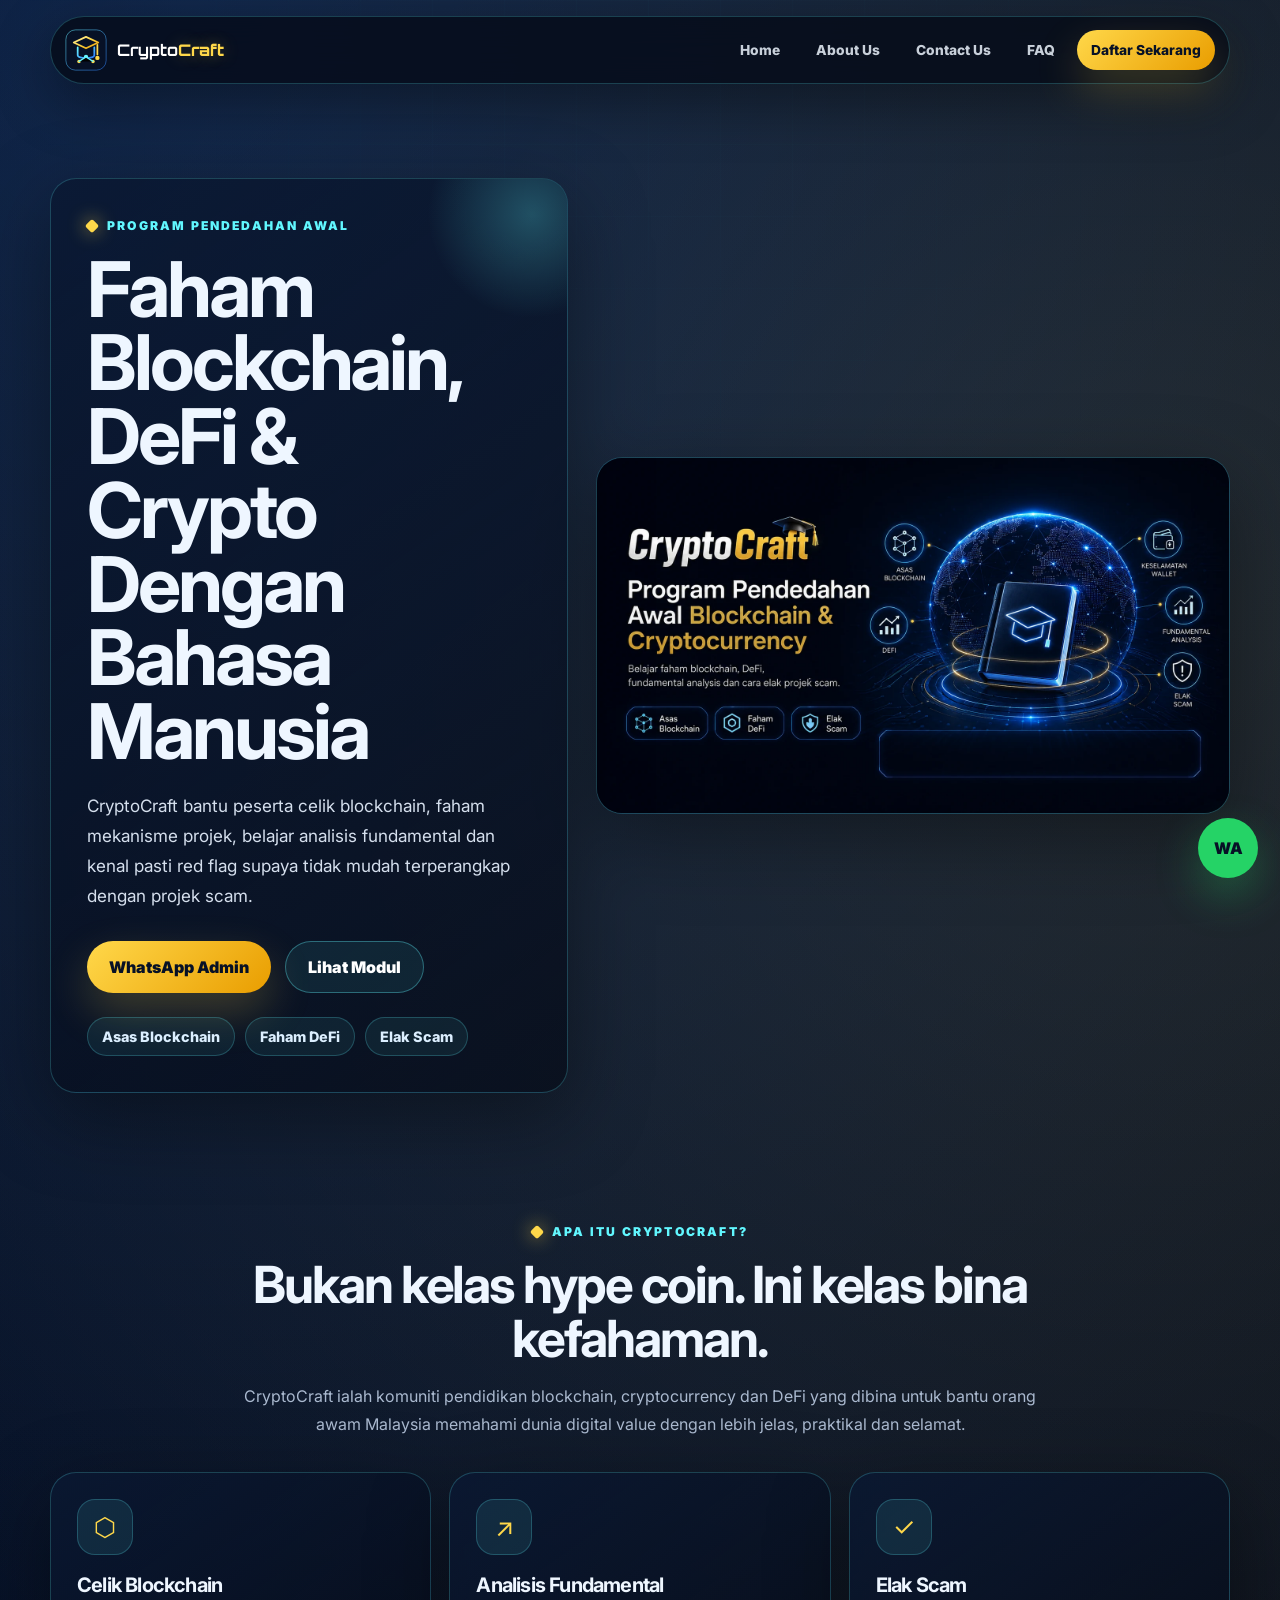
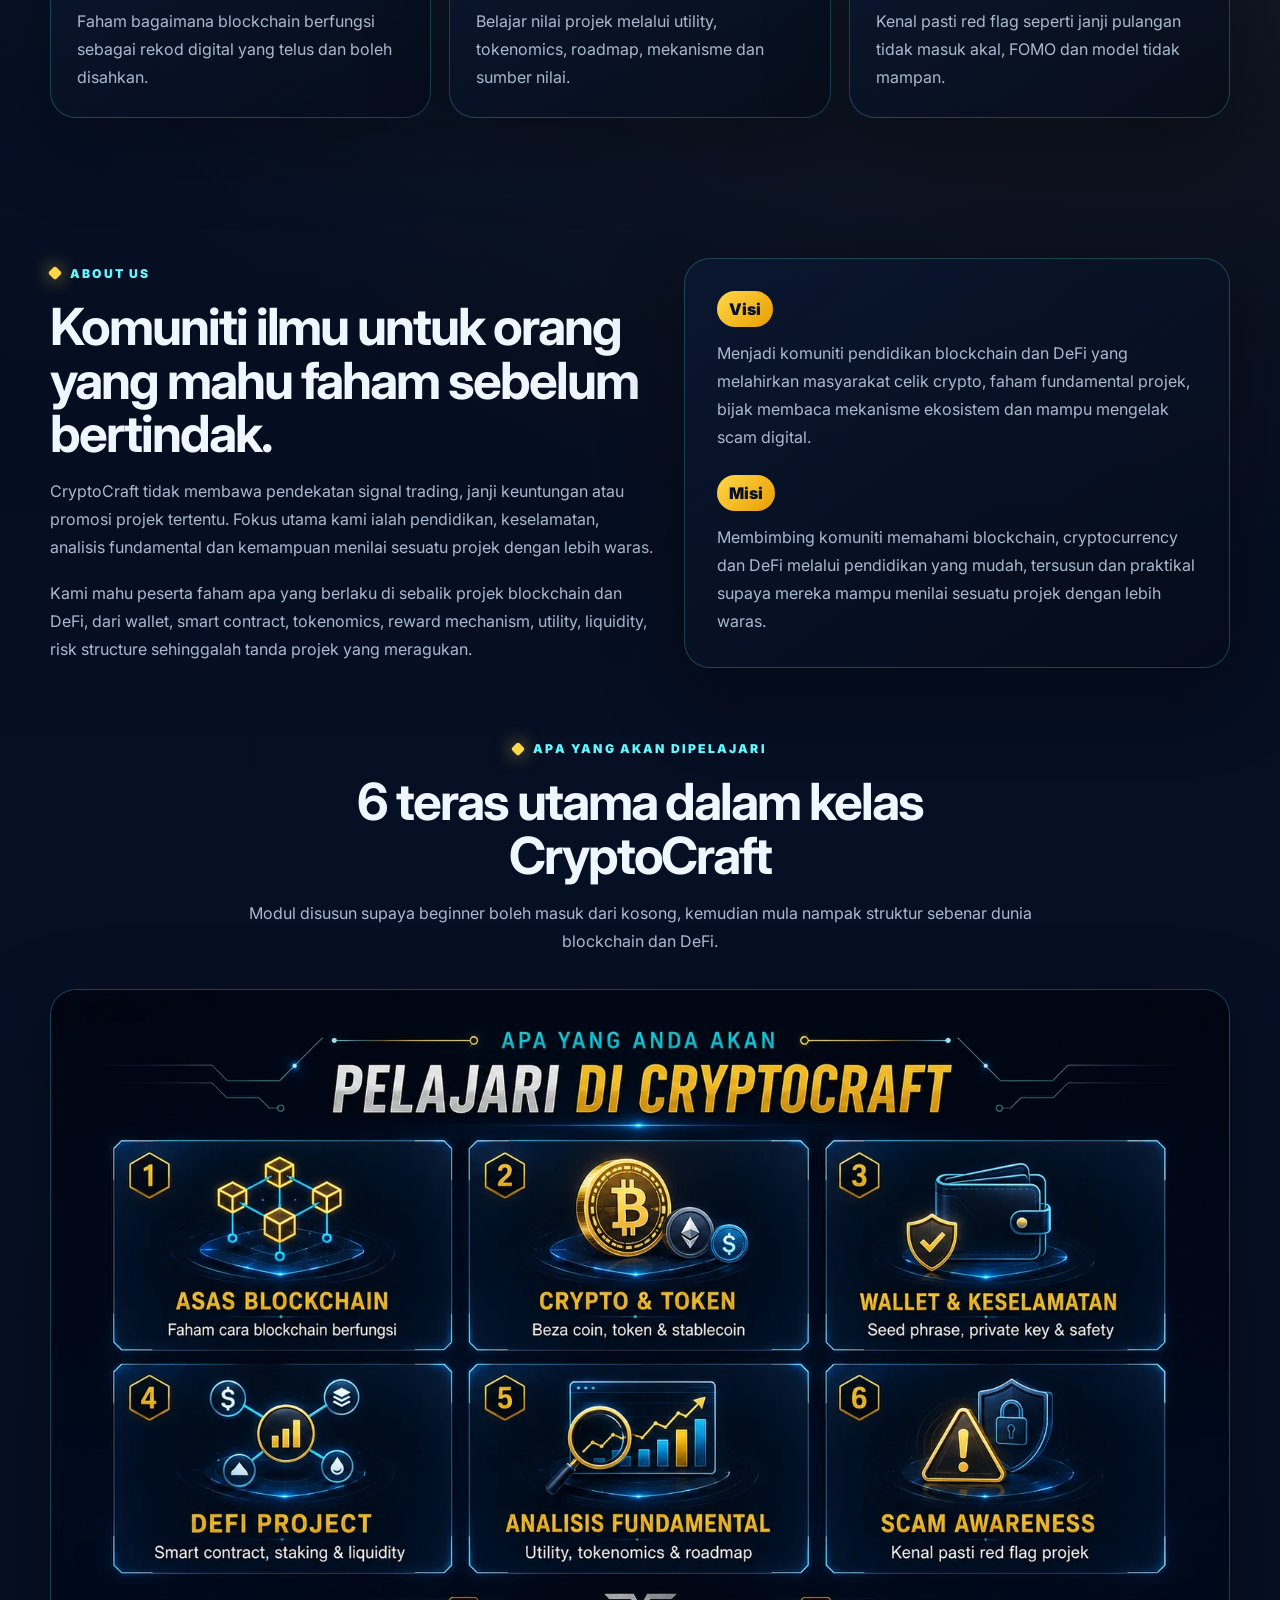
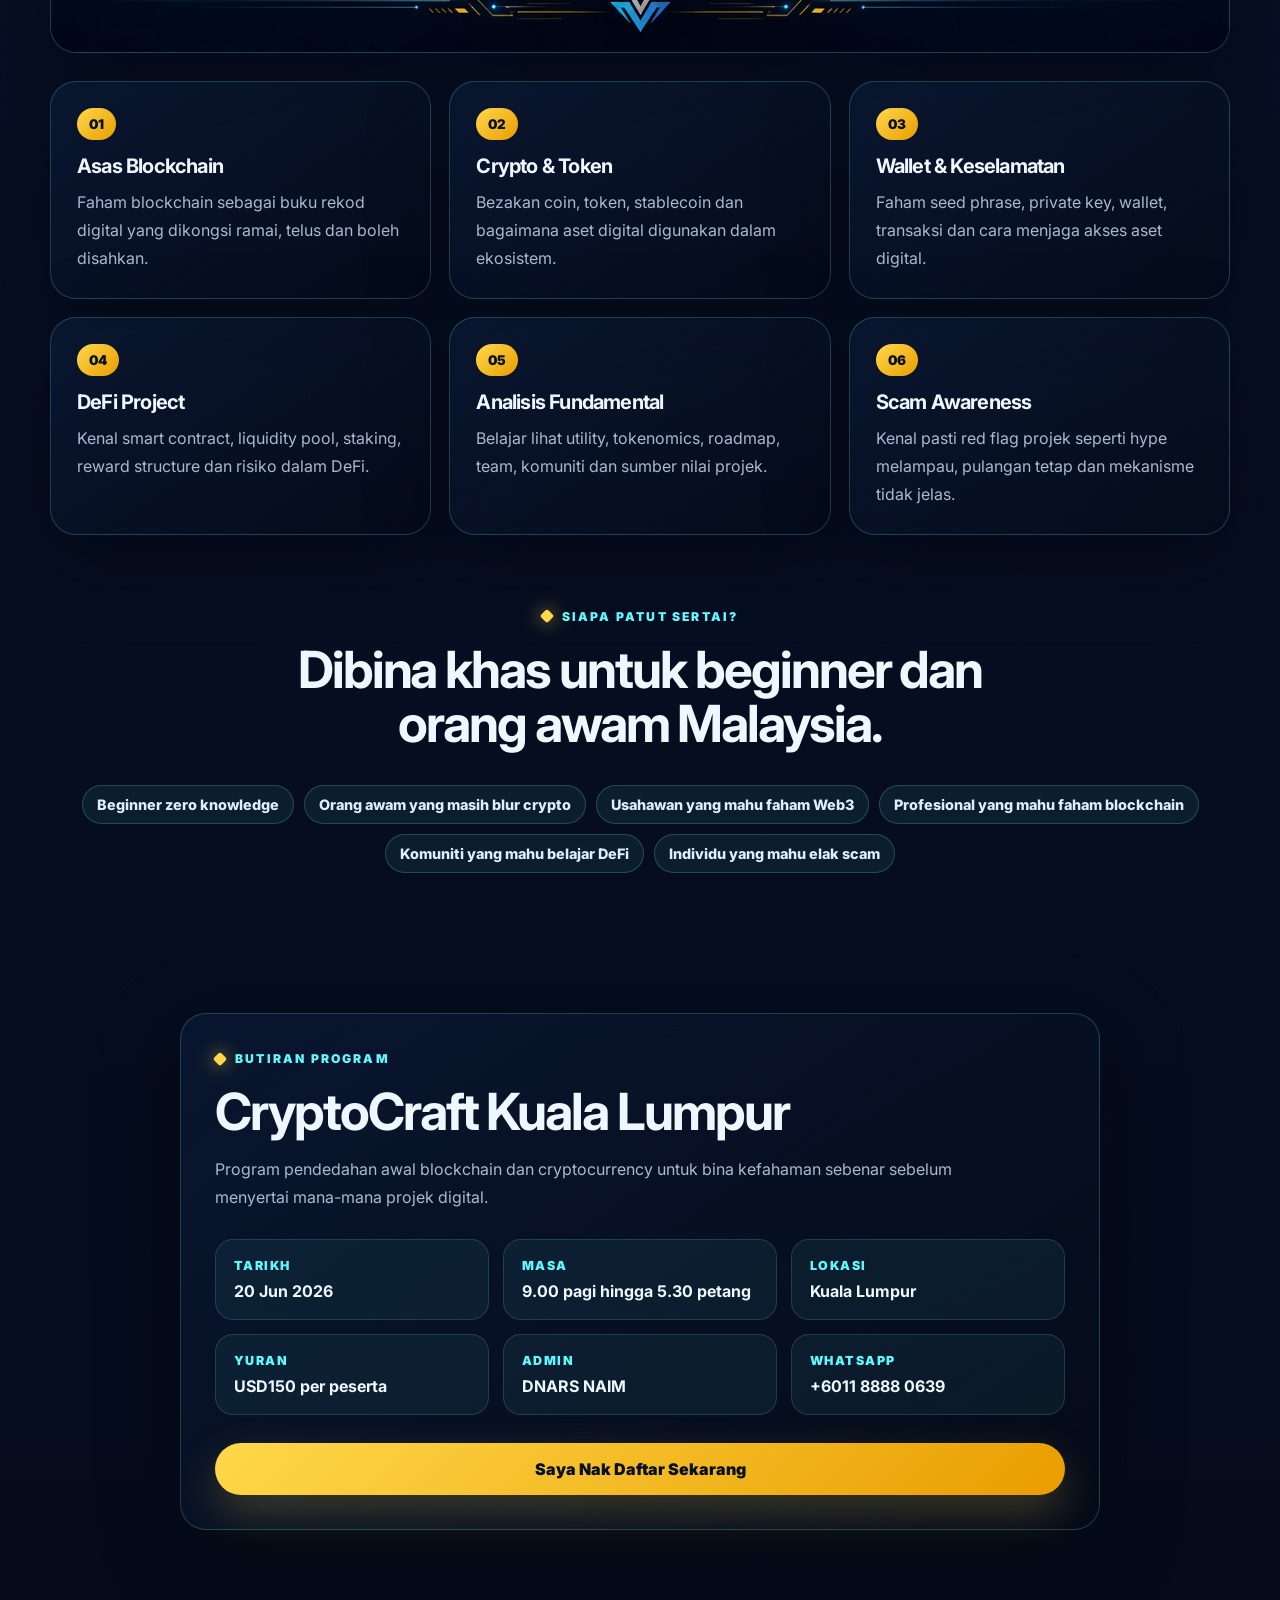
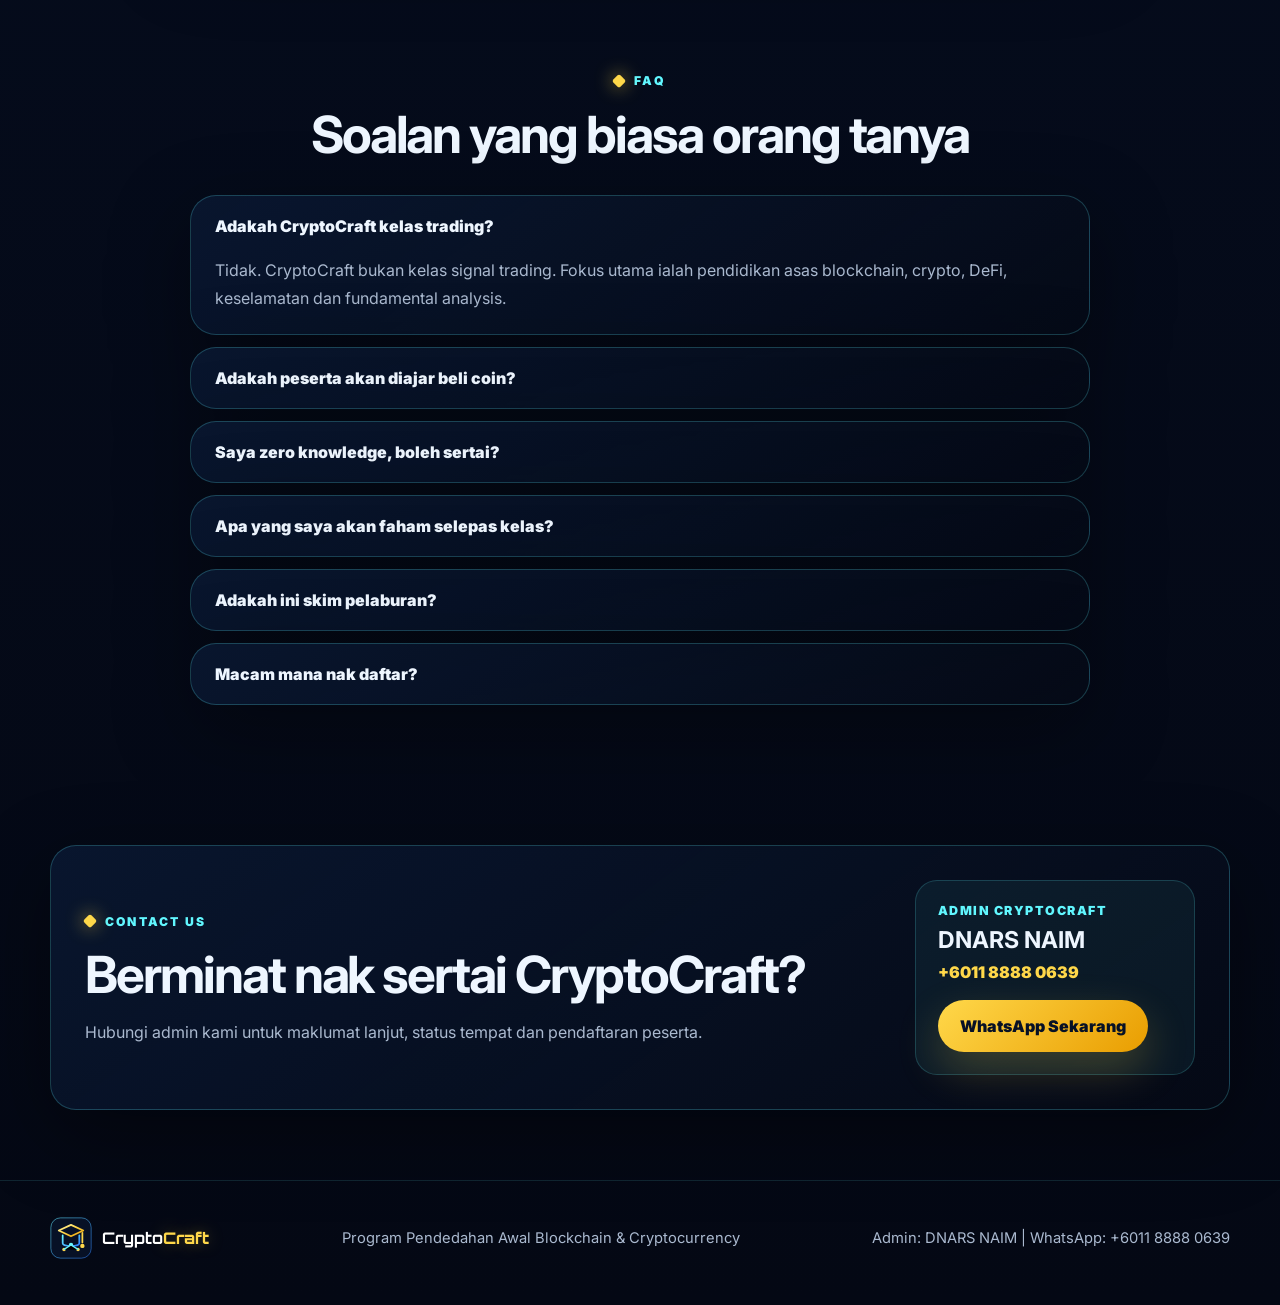
==== index.html @ af345582 "Add files via upload" ====
<!DOCTYPE html>
<html lang="ms">
<head>
  <meta charset="UTF-8" />
  <meta name="viewport" content="width=device-width, initial-scale=1.0" />
  <title>CryptoCraft | Program Pendedahan Awal Blockchain & Cryptocurrency</title>
  <meta name="description" content="CryptoCraft bantu peserta faham blockchain, DeFi, fundamental analysis, mekanisme projek dan cara elak projek scam." />
  <meta name="theme-color" content="#071126" />
  <meta property="og:title" content="CryptoCraft | Faham Blockchain & Cryptocurrency" />
  <meta property="og:description" content="Belajar faham blockchain, DeFi, fundamental analysis dan cara elak projek scam dengan bahasa manusia." />
  <meta property="og:type" content="website" />
  <meta property="og:image" content="assets/hero-cryptocraft.png" />
  <link rel="preconnect" href="https://fonts.googleapis.com" />
  <link rel="preconnect" href="https://fonts.gstatic.com" crossorigin />
  <link href="https://fonts.googleapis.com/css2?family=Inter:wght@400;500;600;700;800;900&family=Orbitron:wght@600;700;800&display=swap" rel="stylesheet" />
  <link rel="icon" href="assets/cryptocraft-mark.svg" type="image/svg+xml" />
  <link rel="stylesheet" href="style.css" />
</head>
<body>
  <header class="site-header" id="home">
    <nav class="navbar">
      <a class="brand" href="#home" aria-label="CryptoCraft home"><img src="assets/cryptocraft-mark.svg" alt=""/><span><b>Crypto</b><em>Craft</em></span></a>
      <button class="menu-btn" type="button" aria-label="Buka menu" aria-expanded="false"><span></span><span></span><span></span></button>
      <div class="nav-links">
        <a href="#home">Home</a><a href="#about">About Us</a><a href="#contact">Contact Us</a><a href="#faq">FAQ</a>
        <a class="nav-cta" href="https://wa.me/601188880639?text=Saya%20berminat%20nak%20sertai%20kelas%20CryptoCraft.%20Boleh%20bagi%20maklumat%20lanjut%3F" target="_blank" rel="noopener">Daftar Sekarang</a>
      </div>
    </nav>
  </header>

  <main>
    <section class="hero container">
      <div class="hero-copy reveal">
        <p class="eyebrow">Program Pendedahan Awal</p>
        <h1>Faham Blockchain, DeFi & Crypto Dengan Bahasa Manusia</h1>
        <p class="lead">CryptoCraft bantu peserta celik blockchain, faham mekanisme projek, belajar analisis fundamental dan kenal pasti red flag supaya tidak mudah terperangkap dengan projek scam.</p>
        <div class="actions"><a class="btn primary" href="https://wa.me/601188880639?text=Saya%20berminat%20nak%20sertai%20kelas%20CryptoCraft.%20Boleh%20bagi%20maklumat%20lanjut%3F" target="_blank" rel="noopener">WhatsApp Admin</a><a class="btn ghost" href="#learn">Lihat Modul</a></div>
        <div class="chips"><span>Asas Blockchain</span><span>Faham DeFi</span><span>Elak Scam</span></div>
      </div>
      <div class="hero-art reveal delay"><picture><source srcset="assets/hero-cryptocraft.webp" type="image/webp"><img src="assets/hero-cryptocraft.png" alt="Visual CryptoCraft bertema blockchain, DeFi, wallet security dan fundamental analysis"></picture></div>
    </section>

    <section class="container intro reveal">
      <div class="section-title"><p class="eyebrow">Apa Itu CryptoCraft?</p><h2>Bukan kelas hype coin. Ini kelas bina kefahaman.</h2><p>CryptoCraft ialah komuniti pendidikan blockchain, cryptocurrency dan DeFi yang dibina untuk bantu orang awam Malaysia memahami dunia digital value dengan lebih jelas, praktikal dan selamat.</p></div>
      <div class="cards three">
        <article><i>⬡</i><h3>Celik Blockchain</h3><p>Faham bagaimana blockchain berfungsi sebagai rekod digital yang telus dan boleh disahkan.</p></article>
        <article><i>↗</i><h3>Analisis Fundamental</h3><p>Belajar nilai projek melalui utility, tokenomics, roadmap, mekanisme dan sumber nilai.</p></article>
        <article><i>✓</i><h3>Elak Scam</h3><p>Kenal pasti red flag seperti janji pulangan tidak masuk akal, FOMO dan model tidak mampan.</p></article>
      </div>
    </section>

    <section class="container about" id="about">
      <div class="about-copy reveal"><p class="eyebrow">About Us</p><h2>Komuniti ilmu untuk orang yang mahu faham sebelum bertindak.</h2><p>CryptoCraft tidak membawa pendekatan signal trading, janji keuntungan atau promosi projek tertentu. Fokus utama kami ialah pendidikan, keselamatan, analisis fundamental dan kemampuan menilai sesuatu projek dengan lebih waras.</p><p>Kami mahu peserta faham apa yang berlaku di sebalik projek blockchain dan DeFi, dari wallet, smart contract, tokenomics, reward mechanism, utility, liquidity, risk structure sehinggalah tanda projek yang meragukan.</p></div>
      <div class="mission reveal delay"><span>Visi</span><p>Menjadi komuniti pendidikan blockchain dan DeFi yang melahirkan masyarakat celik crypto, faham fundamental projek, bijak membaca mekanisme ekosistem dan mampu mengelak scam digital.</p><span>Misi</span><p>Membimbing komuniti memahami blockchain, cryptocurrency dan DeFi melalui pendidikan yang mudah, tersusun dan praktikal supaya mereka mampu menilai sesuatu projek dengan lebih waras.</p></div>
    </section>

    <section class="container" id="learn">
      <div class="section-title reveal"><p class="eyebrow">Apa Yang Akan Dipelajari</p><h2>6 teras utama dalam kelas CryptoCraft</h2><p>Modul disusun supaya beginner boleh masuk dari kosong, kemudian mula nampak struktur sebenar dunia blockchain dan DeFi.</p></div>
      <div class="learning-img reveal"><picture><source srcset="assets/learning-cryptocraft.webp" type="image/webp"><img src="assets/learning-cryptocraft.png" alt="Infografik enam modul CryptoCraft"></picture></div>
      <div class="cards modules reveal">
        <article><small>01</small><h3>Asas Blockchain</h3><p>Faham blockchain sebagai buku rekod digital yang dikongsi ramai, telus dan boleh disahkan.</p></article>
        <article><small>02</small><h3>Crypto & Token</h3><p>Bezakan coin, token, stablecoin dan bagaimana aset digital digunakan dalam ekosistem.</p></article>
        <article><small>03</small><h3>Wallet & Keselamatan</h3><p>Faham seed phrase, private key, wallet, transaksi dan cara menjaga akses aset digital.</p></article>
        <article><small>04</small><h3>DeFi Project</h3><p>Kenal smart contract, liquidity pool, staking, reward structure dan risiko dalam DeFi.</p></article>
        <article><small>05</small><h3>Analisis Fundamental</h3><p>Belajar lihat utility, tokenomics, roadmap, team, komuniti dan sumber nilai projek.</p></article>
        <article><small>06</small><h3>Scam Awareness</h3><p>Kenal pasti red flag projek seperti hype melampau, pulangan tetap dan mekanisme tidak jelas.</p></article>
      </div>
    </section>

    <section class="container audience reveal"><div class="section-title"><p class="eyebrow">Siapa Patut Sertai?</p><h2>Dibina khas untuk beginner dan orang awam Malaysia.</h2></div><div class="pill-grid"><span>Beginner zero knowledge</span><span>Orang awam yang masih blur crypto</span><span>Usahawan yang mahu faham Web3</span><span>Profesional yang mahu faham blockchain</span><span>Komuniti yang mahu belajar DeFi</span><span>Individu yang mahu elak scam</span></div></section>

    <section class="container details reveal"><div class="details-card"><p class="eyebrow">Butiran Program</p><h2>CryptoCraft Kuala Lumpur</h2><p>Program pendedahan awal blockchain dan cryptocurrency untuk bina kefahaman sebenar sebelum menyertai mana-mana projek digital.</p><div class="detail-grid"><div><span>Tarikh</span><b>20 Jun 2026</b></div><div><span>Masa</span><b>9.00 pagi hingga 5.30 petang</b></div><div><span>Lokasi</span><b>Kuala Lumpur</b></div><div><span>Yuran</span><b>USD150 per peserta</b></div><div><span>Admin</span><b>DNARS NAIM</b></div><div><span>WhatsApp</span><b>+6011 8888 0639</b></div></div><a class="btn primary full" href="https://wa.me/601188880639?text=Saya%20berminat%20nak%20sertai%20kelas%20CryptoCraft.%20Boleh%20bagi%20maklumat%20lanjut%3F" target="_blank" rel="noopener">Saya Nak Daftar Sekarang</a></div></section>

    <section class="container faq" id="faq"><div class="section-title reveal"><p class="eyebrow">FAQ</p><h2>Soalan yang biasa orang tanya</h2></div><div class="faq-list reveal"><details open><summary>Adakah CryptoCraft kelas trading?</summary><p>Tidak. CryptoCraft bukan kelas signal trading. Fokus utama ialah pendidikan asas blockchain, crypto, DeFi, keselamatan dan fundamental analysis.</p></details><details><summary>Adakah peserta akan diajar beli coin?</summary><p>Fokus utama bukan beli coin. Kelas ini membantu peserta faham asas, analisis dan risiko sebelum membuat apa-apa keputusan berkaitan crypto.</p></details><details><summary>Saya zero knowledge, boleh sertai?</summary><p>Ya. Kelas ini memang sesuai untuk beginner dan orang awam yang mahu faham dunia crypto dengan bahasa mudah.</p></details><details><summary>Apa yang saya akan faham selepas kelas?</summary><p>Peserta akan lebih faham blockchain, crypto, wallet, DeFi, tokenomics, fundamental analysis dan cara mengenal tanda projek scam.</p></details><details><summary>Adakah ini skim pelaburan?</summary><p>Tidak. CryptoCraft ialah program pendidikan dan pendedahan awal, bukan skim pelaburan atau projek menjana pulangan.</p></details><details><summary>Macam mana nak daftar?</summary><p>Klik butang WhatsApp dan hubungi Admin CryptoCraft, DNARS NAIM di talian +6011 8888 0639.</p></details></div></section>

    <section class="container contact reveal" id="contact"><div class="contact-card"><div><p class="eyebrow">Contact Us</p><h2>Berminat nak sertai CryptoCraft?</h2><p>Hubungi admin kami untuk maklumat lanjut, status tempat dan pendaftaran peserta.</p></div><div class="admin"><span>Admin CryptoCraft</span><b>DNARS NAIM</b><a href="tel:+601188880639">+6011 8888 0639</a><a class="btn primary" href="https://wa.me/601188880639?text=Saya%20berminat%20nak%20sertai%20kelas%20CryptoCraft.%20Boleh%20bagi%20maklumat%20lanjut%3F" target="_blank" rel="noopener">WhatsApp Sekarang</a></div></div></section>
  </main>

  <footer><div class="container footer-inner"><a class="brand" href="#home"><img src="assets/cryptocraft-mark.svg" alt=""><span><b>Crypto</b><em>Craft</em></span></a><p>Program Pendedahan Awal Blockchain & Cryptocurrency</p><p>Admin: DNARS NAIM | WhatsApp: +6011 8888 0639</p></div></footer>
  <a class="float-wa" href="https://wa.me/601188880639?text=Saya%20berminat%20nak%20sertai%20kelas%20CryptoCraft.%20Boleh%20bagi%20maklumat%20lanjut%3F" target="_blank" rel="noopener" aria-label="WhatsApp Admin CryptoCraft">WA</a>
  <script src="script.js"></script>
</body>
</html>
---- style.css ----
:root{--bg:#050a16;--soft:#071126;--panel:rgba(10,24,50,.76);--text:#eef6ff;--muted:#aab9cf;--cyan:#61f7ff;--blue:#2377ff;--gold:#ffd84a;--gold2:#e99d00;--line:rgba(97,247,255,.22);--r:26px;--max:1180px}*{box-sizing:border-box}html{scroll-behavior:smooth}body{margin:0;font-family:Inter,system-ui,sans-serif;background:radial-gradient(circle at 15% 0,rgba(35,119,255,.24),transparent 32%),radial-gradient(circle at 90% 10%,rgba(255,216,74,.13),transparent 28%),linear-gradient(180deg,#030711,#061026 45%,#040814);color:var(--text);overflow-x:hidden}body:before{content:"";position:fixed;inset:0;pointer-events:none;opacity:.16;background-image:linear-gradient(rgba(97,247,255,.11) 1px,transparent 1px),linear-gradient(90deg,rgba(97,247,255,.11) 1px,transparent 1px);background-size:72px 72px;mask-image:radial-gradient(circle at top,#000,transparent 72%);z-index:-1}a{text-decoration:none;color:inherit}img{max-width:100%;display:block}p{margin:0;color:var(--muted);line-height:1.75}h1,h2,h3{margin:0;letter-spacing:-.04em}.container{width:min(var(--max),calc(100% - 36px));margin-inline:auto}.site-header{position:sticky;top:0;z-index:10;padding:16px 14px 0}.navbar{width:min(var(--max),100%);margin:auto;display:flex;align-items:center;justify-content:space-between;gap:16px;padding:12px 14px;border:1px solid var(--line);border-radius:999px;background:rgba(5,10,22,.78);backdrop-filter:blur(16px);box-shadow:0 18px 55px rgba(0,0,0,.38)}.brand{display:flex;align-items:center;gap:10px;min-width:max-content}.brand img{width:42px;height:42px}.brand span{font-family:Orbitron,sans-serif;font-weight:800}.brand b{color:#fff}.brand em{font-style:normal;color:var(--gold);text-shadow:0 0 16px rgba(255,216,74,.35)}.nav-links{display:flex;align-items:center;gap:8px}.nav-links a{font-size:.86rem;font-weight:800;padding:12px 14px;border-radius:999px;color:rgba(238,246,255,.84);transition:.25s}.nav-links a:hover{background:rgba(97,247,255,.09);color:#fff}.nav-links .nav-cta,.primary{color:#071126;background:linear-gradient(135deg,var(--gold),var(--gold2));box-shadow:0 18px 44px rgba(255,216,74,.22)}.menu-btn{display:none;width:44px;height:44px;border:1px solid var(--line);border-radius:50%;background:rgba(97,247,255,.08)}.menu-btn span{display:block;width:18px;height:2px;background:#fff;margin:4px auto;border-radius:4px}.hero{display:grid;grid-template-columns:.9fr 1.1fr;gap:28px;align-items:center;padding:94px 0 58px}.hero-copy,.hero-art,.learning-img,.cards article,.mission,.details-card,.faq-list details,.contact-card{border:1px solid var(--line);background:linear-gradient(145deg,rgba(10,24,50,.86),rgba(5,10,22,.68));border-radius:var(--r);box-shadow:0 24px 80px rgba(0,0,0,.38)}.hero-copy{padding:36px;position:relative;overflow:hidden}.hero-copy:after{content:"";position:absolute;right:-70px;top:-70px;width:210px;height:210px;border-radius:50%;background:radial-gradient(circle,rgba(97,247,255,.25),transparent 70%)}.eyebrow{display:inline-flex;align-items:center;gap:10px;margin-bottom:16px;color:var(--cyan);font-size:.76rem;font-weight:900;text-transform:uppercase;letter-spacing:.18em}.eyebrow:before{content:"";width:10px;height:10px;border-radius:2px;background:var(--gold);box-shadow:0 0 18px rgba(255,216,74,.8);transform:rotate(45deg)}h1{font-size:clamp(2.35rem,6vw,5.1rem);line-height:.96}.lead{margin-top:22px;font-size:1.07rem;color:#d5dfed}.actions{display:flex;flex-wrap:wrap;gap:14px;margin-top:30px}.btn{display:inline-flex;align-items:center;justify-content:center;min-height:52px;padding:15px 22px;border-radius:999px;font-weight:900;transition:.25s}.btn:hover{transform:translateY(-2px)}.ghost{border:1px solid rgba(97,247,255,.34);background:rgba(97,247,255,.08);color:#fff}.chips,.pill-grid{display:flex;flex-wrap:wrap;gap:10px;margin-top:24px}.chips span,.pill-grid span{padding:10px 14px;border:1px solid var(--line);border-radius:999px;background:rgba(97,247,255,.07);font-weight:800;color:#dcefff;font-size:.9rem}.hero-art,.learning-img{overflow:hidden}.hero-art img,.learning-img img{width:100%;height:auto}.intro,.about,.audience,.details,.faq,.contact{padding:70px 0}.section-title{max-width:820px;margin:0 auto 34px;text-align:center}.section-title h2,.about h2,.details h2,.contact h2{font-size:clamp(2rem,4vw,3.55rem);line-height:1.05;margin-bottom:16px}.cards{display:grid;gap:18px}.three{grid-template-columns:repeat(3,1fr)}.modules{grid-template-columns:repeat(3,1fr);margin-top:28px}.cards article{padding:26px}.cards i{display:grid;place-items:center;width:56px;height:56px;margin-bottom:18px;border:1px solid var(--line);border-radius:18px;background:rgba(97,247,255,.09);color:var(--gold);font-style:normal;font-size:1.6rem}.cards small{display:inline-flex;margin-bottom:14px;color:#071126;background:linear-gradient(135deg,var(--gold),var(--gold2));font-weight:900;padding:8px 12px;border-radius:999px}.cards h3{font-size:1.25rem;margin-bottom:10px}.about{display:grid;grid-template-columns:1fr .9fr;gap:28px;align-items:center}.about-copy p+p{margin-top:18px}.mission{padding:32px}.mission span{display:inline-flex;margin:0 0 12px;padding:8px 12px;border-radius:999px;color:#071126;background:linear-gradient(135deg,var(--gold),var(--gold2));font-weight:900}.mission p+span{margin-top:24px}.learning-img{margin-bottom:26px}.pill-grid{justify-content:center;margin-top:0}.details-card{max-width:920px;margin:auto;padding:34px}.details-card>p{max-width:760px}.detail-grid{display:grid;grid-template-columns:repeat(3,1fr);gap:14px;margin:28px 0}.detail-grid div{padding:18px;border:1px solid rgba(97,247,255,.16);border-radius:18px;background:rgba(97,247,255,.06)}.detail-grid span{display:block;color:var(--cyan);font-size:.78rem;text-transform:uppercase;letter-spacing:.12em;font-weight:900;margin-bottom:8px}.detail-grid b{font-size:1rem}.full{width:100%}.faq-list{max-width:900px;margin:auto;display:grid;gap:12px}.faq-list details{padding:0;overflow:hidden}.faq-list summary{cursor:pointer;list-style:none;padding:20px 24px;font-weight:900}.faq-list summary::-webkit-details-marker{display:none}.faq-list p{padding:0 24px 22px}.contact-card{display:flex;align-items:center;justify-content:space-between;gap:24px;padding:34px}.admin{min-width:280px;border:1px solid rgba(97,247,255,.18);border-radius:22px;background:rgba(97,247,255,.06);padding:22px}.admin span{display:block;color:var(--cyan);font-weight:900;font-size:.78rem;text-transform:uppercase;letter-spacing:.12em}.admin b{display:block;font-size:1.45rem;margin:8px 0}.admin>a:not(.btn){display:block;color:var(--gold);font-weight:900;margin-bottom:18px}footer{padding:36px 0 46px;border-top:1px solid rgba(97,247,255,.12)}.footer-inner{display:flex;align-items:center;justify-content:space-between;gap:18px;flex-wrap:wrap}.footer-inner p{font-size:.92rem}.float-wa{position:fixed;right:22px;bottom:22px;z-index:20;width:60px;height:60px;border-radius:50%;display:grid;place-items:center;background:#25d366;color:#071126;font-weight:900;box-shadow:0 18px 45px rgba(37,211,102,.32)}.reveal{opacity:0;transform:translateY(18px);transition:.7s ease}.reveal.show{opacity:1;transform:none}.delay{transition-delay:.12s}@media (max-width:900px){.menu-btn{display:block}.nav-links{position:absolute;top:74px;left:18px;right:18px;display:none;flex-direction:column;align-items:stretch;padding:16px;border:1px solid var(--line);border-radius:24px;background:rgba(5,10,22,.96)}.nav-links.open{display:flex}.nav-links a{text-align:center}.hero,.about{grid-template-columns:1fr}.hero{padding-top:62px}.three,.modules,.detail-grid{grid-template-columns:1fr 1fr}.contact-card{flex-direction:column;align-items:stretch}.hero-copy{padding:28px}}@media (max-width:620px){.container{width:min(100% - 24px,var(--max))}.site-header{padding:10px 8px 0}.brand span{font-size:.92rem}.hero{padding-top:44px}.hero-copy{padding:24px;border-radius:22px}h1{font-size:2.45rem}.lead{font-size:1rem}.hero-art{border-radius:22px}.three,.modules,.detail-grid{grid-template-columns:1fr}.section-title{text-align:left}.section-title .eyebrow{justify-content:flex-start}.intro,.about,.audience,.details,.faq,.contact{padding:52px 0}.details-card,.contact-card,.mission,.cards article{padding:22px}.footer-inner{align-items:flex-start;flex-direction:column}.float-wa{width:54px;height:54px;right:16px;bottom:16px}}
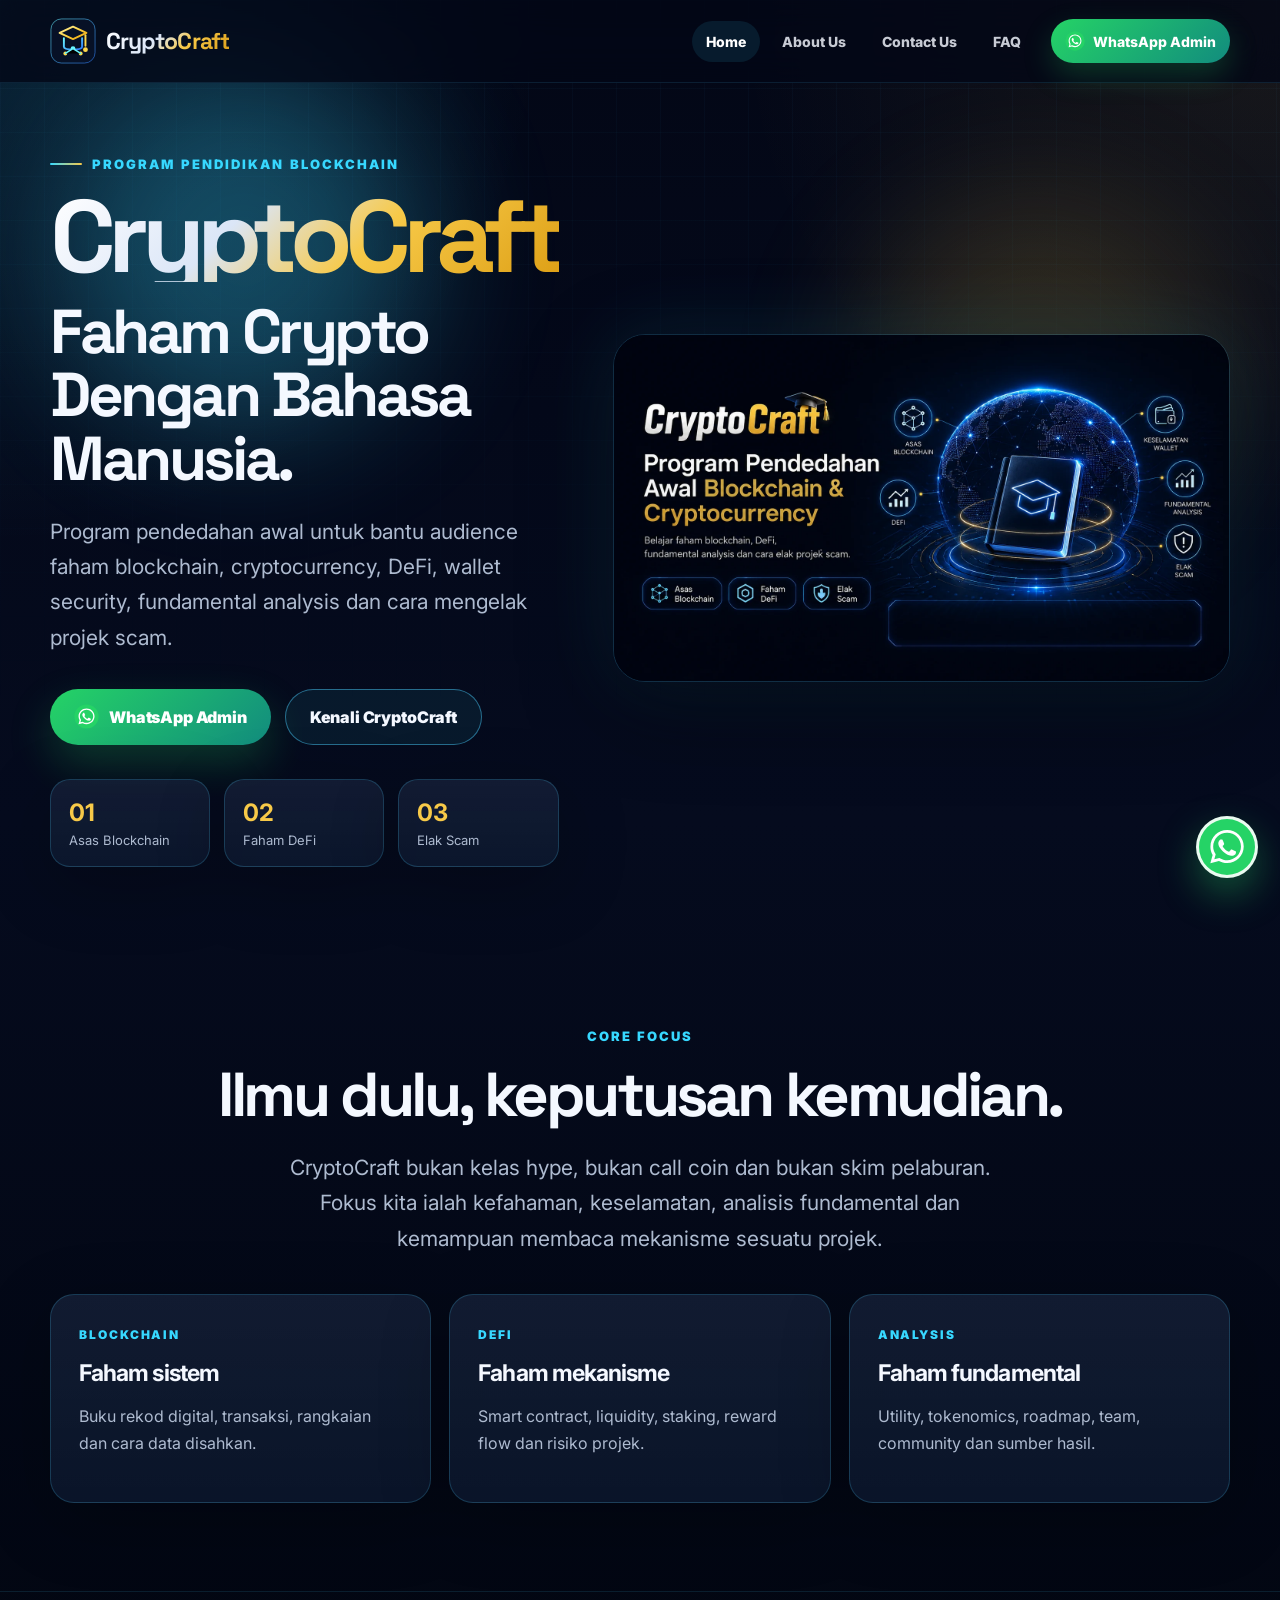
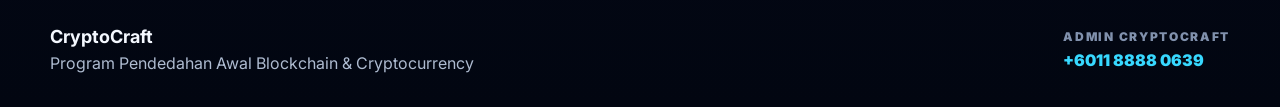
==== commit f9d8de2f: "Add files via upload" ====
--- a/index.html
+++ b/index.html
@@ -1,83 +1,132 @@
 <!DOCTYPE html>
 <html lang="ms">
 <head>
-  <meta charset="UTF-8" />
-  <meta name="viewport" content="width=device-width, initial-scale=1.0" />
-  <title>CryptoCraft | Program Pendedahan Awal Blockchain & Cryptocurrency</title>
-  <meta name="description" content="CryptoCraft bantu peserta faham blockchain, DeFi, fundamental analysis, mekanisme projek dan cara elak projek scam." />
-  <meta name="theme-color" content="#071126" />
-  <meta property="og:title" content="CryptoCraft | Faham Blockchain & Cryptocurrency" />
-  <meta property="og:description" content="Belajar faham blockchain, DeFi, fundamental analysis dan cara elak projek scam dengan bahasa manusia." />
-  <meta property="og:type" content="website" />
-  <meta property="og:image" content="assets/hero-cryptocraft.png" />
-  <link rel="preconnect" href="https://fonts.googleapis.com" />
-  <link rel="preconnect" href="https://fonts.gstatic.com" crossorigin />
-  <link href="https://fonts.googleapis.com/css2?family=Inter:wght@400;500;600;700;800;900&family=Orbitron:wght@600;700;800&display=swap" rel="stylesheet" />
-  <link rel="icon" href="assets/cryptocraft-mark.svg" type="image/svg+xml" />
-  <link rel="stylesheet" href="style.css" />
+  <meta charset="UTF-8">
+  <meta name="viewport" content="width=device-width, initial-scale=1.0">
+  <title>CryptoCraft | Faham Crypto Dengan Bahasa Manusia</title>
+  <meta name="description" content="Program pendedahan awal blockchain, cryptocurrency, DeFi, fundamental analysis dan scam awareness.">
+  <meta name="theme-color" content="#050b1e">
+  <meta property="og:title" content="CryptoCraft | Faham Crypto Dengan Bahasa Manusia">
+  <meta property="og:description" content="Program pendedahan awal blockchain, cryptocurrency, DeFi, fundamental analysis dan scam awareness.">
+  <meta property="og:image" content="assets/hero-cryptocraft.png">
+  <meta property="og:type" content="website">
+  <link rel="preconnect" href="https://fonts.googleapis.com">
+  <link rel="preconnect" href="https://fonts.gstatic.com" crossorigin>
+  <link href="https://fonts.googleapis.com/css2?family=Inter:wght@400;500;600;700;800;900&family=Space+Grotesk:wght@600;700;800&display=swap" rel="stylesheet">
+  <link rel="stylesheet" href="style.css">
 </head>
 <body>
-  <header class="site-header" id="home">
-    <nav class="navbar">
-      <a class="brand" href="#home" aria-label="CryptoCraft home"><img src="assets/cryptocraft-mark.svg" alt=""/><span><b>Crypto</b><em>Craft</em></span></a>
-      <button class="menu-btn" type="button" aria-label="Buka menu" aria-expanded="false"><span></span><span></span><span></span></button>
-      <div class="nav-links">
-        <a href="#home">Home</a><a href="#about">About Us</a><a href="#contact">Contact Us</a><a href="#faq">FAQ</a>
-        <a class="nav-cta" href="https://wa.me/601188880639?text=Saya%20berminat%20nak%20sertai%20kelas%20CryptoCraft.%20Boleh%20bagi%20maklumat%20lanjut%3F" target="_blank" rel="noopener">Daftar Sekarang</a>
+  <div class="site-bg">
+    <div class="orb orb-one"></div>
+    <div class="orb orb-two"></div>
+    <div class="grid-overlay"></div>
+  </div>
+
+<header class="header">
+  <nav class="nav container" aria-label="Main navigation">
+    <a class="brand" href="index.html" aria-label="CryptoCraft Home">
+      <img src="assets/cryptocraft-mark.svg" alt="CryptoCraft logo">
+      <span>CryptoCraft</span>
+    </a>
+
+    <button class="nav-toggle" type="button" aria-label="Open menu" aria-expanded="false">
+      <span></span><span></span><span></span>
+    </button>
+
+    <div class="nav-links">
+      <a class="active" href="index.html">Home</a>
+      <a href="about.html">About Us</a>
+      <a href="contact.html">Contact Us</a>
+      <a href="faq.html">FAQ</a>
+      <a class="nav-whatsapp" href="https://wa.me/601188880639?text=Saya%20berminat%20nak%20sertai%20kelas%20CryptoCraft.%20Boleh%20bagi%20maklumat%20lanjut%3F" target="_blank" rel="noopener">
+        <img src="assets/whatsapp.svg" alt="">
+        WhatsApp Admin
+      </a>
+    </div>
+  </nav>
+</header>
+
+<main>
+  <section class="page hero-page">
+    <div class="container hero-grid">
+      <div class="hero-copy">
+        <div class="eyebrow"><span></span> Program Pendidikan Blockchain</div>
+        <h1>CryptoCraft</h1>
+        <h2>Faham Crypto Dengan Bahasa Manusia.</h2>
+        <p>
+          Program pendedahan awal untuk bantu audience faham blockchain, cryptocurrency, DeFi, wallet security, fundamental analysis dan cara mengelak projek scam.
+        </p>
+        <div class="hero-actions">
+          <a class="btn btn-wa" href="https://wa.me/601188880639?text=Saya%20berminat%20nak%20sertai%20kelas%20CryptoCraft.%20Boleh%20bagi%20maklumat%20lanjut%3F" target="_blank" rel="noopener">
+            <img src="assets/whatsapp.svg" alt="">
+            WhatsApp Admin
+          </a>
+          <a class="btn btn-secondary" href="about.html">Kenali CryptoCraft</a>
+        </div>
+        <div class="mini-stats">
+          <div><strong>01</strong><span>Asas Blockchain</span></div>
+          <div><strong>02</strong><span>Faham DeFi</span></div>
+          <div><strong>03</strong><span>Elak Scam</span></div>
+        </div>
       </div>
-    </nav>
-  </header>
 
-  <main>
-    <section class="hero container">
-      <div class="hero-copy reveal">
-        <p class="eyebrow">Program Pendedahan Awal</p>
-        <h1>Faham Blockchain, DeFi & Crypto Dengan Bahasa Manusia</h1>
-        <p class="lead">CryptoCraft bantu peserta celik blockchain, faham mekanisme projek, belajar analisis fundamental dan kenal pasti red flag supaya tidak mudah terperangkap dengan projek scam.</p>
-        <div class="actions"><a class="btn primary" href="https://wa.me/601188880639?text=Saya%20berminat%20nak%20sertai%20kelas%20CryptoCraft.%20Boleh%20bagi%20maklumat%20lanjut%3F" target="_blank" rel="noopener">WhatsApp Admin</a><a class="btn ghost" href="#learn">Lihat Modul</a></div>
-        <div class="chips"><span>Asas Blockchain</span><span>Faham DeFi</span><span>Elak Scam</span></div>
+      <div class="hero-visual">
+        <picture>
+          <source srcset="assets/hero-cryptocraft.webp" type="image/webp">
+          <img src="assets/hero-cryptocraft.png" alt="CryptoCraft blockchain education visual">
+        </picture>
       </div>
-      <div class="hero-art reveal delay"><picture><source srcset="assets/hero-cryptocraft.webp" type="image/webp"><img src="assets/hero-cryptocraft.png" alt="Visual CryptoCraft bertema blockchain, DeFi, wallet security dan fundamental analysis"></picture></div>
-    </section>
+    </div>
+  </section>
 
-    <section class="container intro reveal">
-      <div class="section-title"><p class="eyebrow">Apa Itu CryptoCraft?</p><h2>Bukan kelas hype coin. Ini kelas bina kefahaman.</h2><p>CryptoCraft ialah komuniti pendidikan blockchain, cryptocurrency dan DeFi yang dibina untuk bantu orang awam Malaysia memahami dunia digital value dengan lebih jelas, praktikal dan selamat.</p></div>
-      <div class="cards three">
-        <article><i>⬡</i><h3>Celik Blockchain</h3><p>Faham bagaimana blockchain berfungsi sebagai rekod digital yang telus dan boleh disahkan.</p></article>
-        <article><i>↗</i><h3>Analisis Fundamental</h3><p>Belajar nilai projek melalui utility, tokenomics, roadmap, mekanisme dan sumber nilai.</p></article>
-        <article><i>✓</i><h3>Elak Scam</h3><p>Kenal pasti red flag seperti janji pulangan tidak masuk akal, FOMO dan model tidak mampan.</p></article>
+  <section class="page page-compact">
+    <div class="container">
+      <div class="section-center">
+        <div class="section-kicker">Core Focus</div>
+        <h2 class="section-title">Ilmu dulu, keputusan kemudian.</h2>
+        <p class="section-subtitle">
+          CryptoCraft bukan kelas hype, bukan call coin dan bukan skim pelaburan. Fokus kita ialah kefahaman, keselamatan, analisis fundamental dan kemampuan membaca mekanisme sesuatu projek.
+        </p>
       </div>
-    </section>
 
-    <section class="container about" id="about">
-      <div class="about-copy reveal"><p class="eyebrow">About Us</p><h2>Komuniti ilmu untuk orang yang mahu faham sebelum bertindak.</h2><p>CryptoCraft tidak membawa pendekatan signal trading, janji keuntungan atau promosi projek tertentu. Fokus utama kami ialah pendidikan, keselamatan, analisis fundamental dan kemampuan menilai sesuatu projek dengan lebih waras.</p><p>Kami mahu peserta faham apa yang berlaku di sebalik projek blockchain dan DeFi, dari wallet, smart contract, tokenomics, reward mechanism, utility, liquidity, risk structure sehinggalah tanda projek yang meragukan.</p></div>
-      <div class="mission reveal delay"><span>Visi</span><p>Menjadi komuniti pendidikan blockchain dan DeFi yang melahirkan masyarakat celik crypto, faham fundamental projek, bijak membaca mekanisme ekosistem dan mampu mengelak scam digital.</p><span>Misi</span><p>Membimbing komuniti memahami blockchain, cryptocurrency dan DeFi melalui pendidikan yang mudah, tersusun dan praktikal supaya mereka mampu menilai sesuatu projek dengan lebih waras.</p></div>
-    </section>
+      <div class="feature-row">
+        <article>
+          <span>Blockchain</span>
+          <h3>Faham sistem</h3>
+          <p>Buku rekod digital, transaksi, rangkaian dan cara data disahkan.</p>
+        </article>
+        <article>
+          <span>DeFi</span>
+          <h3>Faham mekanisme</h3>
+          <p>Smart contract, liquidity, staking, reward flow dan risiko projek.</p>
+        </article>
+        <article>
+          <span>Analysis</span>
+          <h3>Faham fundamental</h3>
+          <p>Utility, tokenomics, roadmap, team, community dan sumber hasil.</p>
+        </article>
+      </div>
+    </div>
+  </section>
+</main>
 
-    <section class="container" id="learn">
-      <div class="section-title reveal"><p class="eyebrow">Apa Yang Akan Dipelajari</p><h2>6 teras utama dalam kelas CryptoCraft</h2><p>Modul disusun supaya beginner boleh masuk dari kosong, kemudian mula nampak struktur sebenar dunia blockchain dan DeFi.</p></div>
-      <div class="learning-img reveal"><picture><source srcset="assets/learning-cryptocraft.webp" type="image/webp"><img src="assets/learning-cryptocraft.png" alt="Infografik enam modul CryptoCraft"></picture></div>
-      <div class="cards modules reveal">
-        <article><small>01</small><h3>Asas Blockchain</h3><p>Faham blockchain sebagai buku rekod digital yang dikongsi ramai, telus dan boleh disahkan.</p></article>
-        <article><small>02</small><h3>Crypto & Token</h3><p>Bezakan coin, token, stablecoin dan bagaimana aset digital digunakan dalam ekosistem.</p></article>
-        <article><small>03</small><h3>Wallet & Keselamatan</h3><p>Faham seed phrase, private key, wallet, transaksi dan cara menjaga akses aset digital.</p></article>
-        <article><small>04</small><h3>DeFi Project</h3><p>Kenal smart contract, liquidity pool, staking, reward structure dan risiko dalam DeFi.</p></article>
-        <article><small>05</small><h3>Analisis Fundamental</h3><p>Belajar lihat utility, tokenomics, roadmap, team, komuniti dan sumber nilai projek.</p></article>
-        <article><small>06</small><h3>Scam Awareness</h3><p>Kenal pasti red flag projek seperti hype melampau, pulangan tetap dan mekanisme tidak jelas.</p></article>
-      </div>
-    </section>
+<a class="floating-whatsapp" href="https://wa.me/601188880639?text=Saya%20berminat%20nak%20sertai%20kelas%20CryptoCraft.%20Boleh%20bagi%20maklumat%20lanjut%3F" target="_blank" rel="noopener" aria-label="WhatsApp Admin CryptoCraft">
+  <img src="assets/whatsapp.svg" alt="">
+</a>
 
-    <section class="container audience reveal"><div class="section-title"><p class="eyebrow">Siapa Patut Sertai?</p><h2>Dibina khas untuk beginner dan orang awam Malaysia.</h2></div><div class="pill-grid"><span>Beginner zero knowledge</span><span>Orang awam yang masih blur crypto</span><span>Usahawan yang mahu faham Web3</span><span>Profesional yang mahu faham blockchain</span><span>Komuniti yang mahu belajar DeFi</span><span>Individu yang mahu elak scam</span></div></section>
+<footer class="footer">
+  <div class="container footer-inner">
+    <div>
+      <strong>CryptoCraft</strong>
+      <p>Program Pendedahan Awal Blockchain & Cryptocurrency</p>
+    </div>
+    <div class="footer-contact">
+      <span>Admin CryptoCraft</span>
+      <a href="tel:+601188880639">+6011 8888 0639</a>
+    </div>
+  </div>
+</footer>
+<script src="script.js"></script>
 
-    <section class="container details reveal"><div class="details-card"><p class="eyebrow">Butiran Program</p><h2>CryptoCraft Kuala Lumpur</h2><p>Program pendedahan awal blockchain dan cryptocurrency untuk bina kefahaman sebenar sebelum menyertai mana-mana projek digital.</p><div class="detail-grid"><div><span>Tarikh</span><b>20 Jun 2026</b></div><div><span>Masa</span><b>9.00 pagi hingga 5.30 petang</b></div><div><span>Lokasi</span><b>Kuala Lumpur</b></div><div><span>Yuran</span><b>USD150 per peserta</b></div><div><span>Admin</span><b>DNARS NAIM</b></div><div><span>WhatsApp</span><b>+6011 8888 0639</b></div></div><a class="btn primary full" href="https://wa.me/601188880639?text=Saya%20berminat%20nak%20sertai%20kelas%20CryptoCraft.%20Boleh%20bagi%20maklumat%20lanjut%3F" target="_blank" rel="noopener">Saya Nak Daftar Sekarang</a></div></section>
-
-    <section class="container faq" id="faq"><div class="section-title reveal"><p class="eyebrow">FAQ</p><h2>Soalan yang biasa orang tanya</h2></div><div class="faq-list reveal"><details open><summary>Adakah CryptoCraft kelas trading?</summary><p>Tidak. CryptoCraft bukan kelas signal trading. Fokus utama ialah pendidikan asas blockchain, crypto, DeFi, keselamatan dan fundamental analysis.</p></details><details><summary>Adakah peserta akan diajar beli coin?</summary><p>Fokus utama bukan beli coin. Kelas ini membantu peserta faham asas, analisis dan risiko sebelum membuat apa-apa keputusan berkaitan crypto.</p></details><details><summary>Saya zero knowledge, boleh sertai?</summary><p>Ya. Kelas ini memang sesuai untuk beginner dan orang awam yang mahu faham dunia crypto dengan bahasa mudah.</p></details><details><summary>Apa yang saya akan faham selepas kelas?</summary><p>Peserta akan lebih faham blockchain, crypto, wallet, DeFi, tokenomics, fundamental analysis dan cara mengenal tanda projek scam.</p></details><details><summary>Adakah ini skim pelaburan?</summary><p>Tidak. CryptoCraft ialah program pendidikan dan pendedahan awal, bukan skim pelaburan atau projek menjana pulangan.</p></details><details><summary>Macam mana nak daftar?</summary><p>Klik butang WhatsApp dan hubungi Admin CryptoCraft, DNARS NAIM di talian +6011 8888 0639.</p></details></div></section>
-
-    <section class="container contact reveal" id="contact"><div class="contact-card"><div><p class="eyebrow">Contact Us</p><h2>Berminat nak sertai CryptoCraft?</h2><p>Hubungi admin kami untuk maklumat lanjut, status tempat dan pendaftaran peserta.</p></div><div class="admin"><span>Admin CryptoCraft</span><b>DNARS NAIM</b><a href="tel:+601188880639">+6011 8888 0639</a><a class="btn primary" href="https://wa.me/601188880639?text=Saya%20berminat%20nak%20sertai%20kelas%20CryptoCraft.%20Boleh%20bagi%20maklumat%20lanjut%3F" target="_blank" rel="noopener">WhatsApp Sekarang</a></div></div></section>
-  </main>
-
-  <footer><div class="container footer-inner"><a class="brand" href="#home"><img src="assets/cryptocraft-mark.svg" alt=""><span><b>Crypto</b><em>Craft</em></span></a><p>Program Pendedahan Awal Blockchain & Cryptocurrency</p><p>Admin: DNARS NAIM | WhatsApp: +6011 8888 0639</p></div></footer>
-  <a class="float-wa" href="https://wa.me/601188880639?text=Saya%20berminat%20nak%20sertai%20kelas%20CryptoCraft.%20Boleh%20bagi%20maklumat%20lanjut%3F" target="_blank" rel="noopener" aria-label="WhatsApp Admin CryptoCraft">WA</a>
-  <script src="script.js"></script>
 </body>
-</html>
+</html>
--- a/style.css
+++ b/style.css
@@ -1 +1,819 @@
- :root{--bg:#050a16;--soft:#071126;--panel:rgba(10,24,50,.76);--text:#eef6ff;--muted:#aab9cf;--cyan:#61f7ff;--blue:#2377ff;--gold:#ffd84a;--gold2:#e99d00;--line:rgba(97,247,255,.22);--r:26px;--max:1180px}*{box-sizing:border-box}html{scroll-behavior:smooth}body{margin:0;font-family:Inter,system-ui,sans-serif;background:radial-gradient(circle at 15% 0,rgba(35,119,255,.24),transparent 32%),radial-gradient(circle at 90% 10%,rgba(255,216,74,.13),transparent 28%),linear-gradient(180deg,#030711,#061026 45%,#040814);color:var(--text);overflow-x:hidden}body:before{content:"";position:fixed;inset:0;pointer-events:none;opacity:.16;background-image:linear-gradient(rgba(97,247,255,.11) 1px,transparent 1px),linear-gradient(90deg,rgba(97,247,255,.11) 1px,transparent 1px);background-size:72px 72px;mask-image:radial-gradient(circle at top,#000,transparent 72%);z-index:-1}a{text-decoration:none;color:inherit}img{max-width:100%;display:block}p{margin:0;color:var(--muted);line-height:1.75}h1,h2,h3{margin:0;letter-spacing:-.04em}.container{width:min(var(--max),calc(100% - 36px));margin-inline:auto}.site-header{position:sticky;top:0;z-index:10;padding:16px 14px 0}.navbar{width:min(var(--max),100%);margin:auto;display:flex;align-items:center;justify-content:space-between;gap:16px;padding:12px 14px;border:1px solid var(--line);border-radius:999px;background:rgba(5,10,22,.78);backdrop-filter:blur(16px);box-shadow:0 18px 55px rgba(0,0,0,.38)}.brand{display:flex;align-items:center;gap:10px;min-width:max-content}.brand img{width:42px;height:42px}.brand span{font-family:Orbitron,sans-serif;font-weight:800}.brand b{color:#fff}.brand em{font-style:normal;color:var(--gold);text-shadow:0 0 16px rgba(255,216,74,.35)}.nav-links{display:flex;align-items:center;gap:8px}.nav-links a{font-size:.86rem;font-weight:800;padding:12px 14px;border-radius:999px;color:rgba(238,246,255,.84);transition:.25s}.nav-links a:hover{background:rgba(97,247,255,.09);color:#fff}.nav-links .nav-cta,.primary{color:#071126;background:linear-gradient(135deg,var(--gold),var(--gold2));box-shadow:0 18px 44px rgba(255,216,74,.22)}.menu-btn{display:none;width:44px;height:44px;border:1px solid var(--line);border-radius:50%;background:rgba(97,247,255,.08)}.menu-btn span{display:block;width:18px;height:2px;background:#fff;margin:4px auto;border-radius:4px}.hero{display:grid;grid-template-columns:.9fr 1.1fr;gap:28px;align-items:center;padding:94px 0 58px}.hero-copy,.hero-art,.learning-img,.cards article,.mission,.details-card,.faq-list details,.contact-card{border:1px solid var(--line);background:linear-gradient(145deg,rgba(10,24,50,.86),rgba(5,10,22,.68));border-radius:var(--r);box-shadow:0 24px 80px rgba(0,0,0,.38)}.hero-copy{padding:36px;position:relative;overflow:hidden}.hero-copy:after{content:"";position:absolute;right:-70px;top:-70px;width:210px;height:210px;border-radius:50%;background:radial-gradient(circle,rgba(97,247,255,.25),transparent 70%)}.eyebrow{display:inline-flex;align-items:center;gap:10px;margin-bottom:16px;color:var(--cyan);font-size:.76rem;font-weight:900;text-transform:uppercase;letter-spacing:.18em}.eyebrow:before{content:"";width:10px;height:10px;border-radius:2px;background:var(--gold);box-shadow:0 0 18px rgba(255,216,74,.8);transform:rotate(45deg)}h1{font-size:clamp(2.35rem,6vw,5.1rem);line-height:.96}.lead{margin-top:22px;font-size:1.07rem;color:#d5dfed}.actions{display:flex;flex-wrap:wrap;gap:14px;margin-top:30px}.btn{display:inline-flex;align-items:center;justify-content:center;min-height:52px;padding:15px 22px;border-radius:999px;font-weight:900;transition:.25s}.btn:hover{transform:translateY(-2px)}.ghost{border:1px solid rgba(97,247,255,.34);background:rgba(97,247,255,.08);color:#fff}.chips,.pill-grid{display:flex;flex-wrap:wrap;gap:10px;margin-top:24px}.chips span,.pill-grid span{padding:10px 14px;border:1px solid var(--line);border-radius:999px;background:rgba(97,247,255,.07);font-weight:800;color:#dcefff;font-size:.9rem}.hero-art,.learning-img{overflow:hidden}.hero-art img,.learning-img img{width:100%;height:auto}.intro,.about,.audience,.details,.faq,.contact{padding:70px 0}.section-title{max-width:820px;margin:0 auto 34px;text-align:center}.section-title h2,.about h2,.details h2,.contact h2{font-size:clamp(2rem,4vw,3.55rem);line-height:1.05;margin-bottom:16px}.cards{display:grid;gap:18px}.three{grid-template-columns:repeat(3,1fr)}.modules{grid-template-columns:repeat(3,1fr);margin-top:28px}.cards article{padding:26px}.cards i{display:grid;place-items:center;width:56px;height:56px;margin-bottom:18px;border:1px solid var(--line);border-radius:18px;background:rgba(97,247,255,.09);color:var(--gold);font-style:normal;font-size:1.6rem}.cards small{display:inline-flex;margin-bottom:14px;color:#071126;background:linear-gradient(135deg,var(--gold),var(--gold2));font-weight:900;padding:8px 12px;border-radius:999px}.cards h3{font-size:1.25rem;margin-bottom:10px}.about{display:grid;grid-template-columns:1fr .9fr;gap:28px;align-items:center}.about-copy p+p{margin-top:18px}.mission{padding:32px}.mission span{display:inline-flex;margin:0 0 12px;padding:8px 12px;border-radius:999px;color:#071126;background:linear-gradient(135deg,var(--gold),var(--gold2));font-weight:900}.mission p+span{margin-top:24px}.learning-img{margin-bottom:26px}.pill-grid{justify-content:center;margin-top:0}.details-card{max-width:920px;margin:auto;padding:34px}.details-card>p{max-width:760px}.detail-grid{display:grid;grid-template-columns:repeat(3,1fr);gap:14px;margin:28px 0}.detail-grid div{padding:18px;border:1px solid rgba(97,247,255,.16);border-radius:18px;background:rgba(97,247,255,.06)}.detail-grid span{display:block;color:var(--cyan);font-size:.78rem;text-transform:uppercase;letter-spacing:.12em;font-weight:900;margin-bottom:8px}.detail-grid b{font-size:1rem}.full{width:100%}.faq-list{max-width:900px;margin:auto;display:grid;gap:12px}.faq-list details{padding:0;overflow:hidden}.faq-list summary{cursor:pointer;list-style:none;padding:20px 24px;font-weight:900}.faq-list summary::-webkit-details-marker{display:none}.faq-list p{padding:0 24px 22px}.contact-card{display:flex;align-items:center;justify-content:space-between;gap:24px;padding:34px}.admin{min-width:280px;border:1px solid rgba(97,247,255,.18);border-radius:22px;background:rgba(97,247,255,.06);padding:22px}.admin span{display:block;color:var(--cyan);font-weight:900;font-size:.78rem;text-transform:uppercase;letter-spacing:.12em}.admin b{display:block;font-size:1.45rem;margin:8px 0}.admin>a:not(.btn){display:block;color:var(--gold);font-weight:900;margin-bottom:18px}footer{padding:36px 0 46px;border-top:1px solid rgba(97,247,255,.12)}.footer-inner{display:flex;align-items:center;justify-content:space-between;gap:18px;flex-wrap:wrap}.footer-inner p{font-size:.92rem}.float-wa{position:fixed;right:22px;bottom:22px;z-index:20;width:60px;height:60px;border-radius:50%;display:grid;place-items:center;background:#25d366;color:#071126;font-weight:900;box-shadow:0 18px 45px rgba(37,211,102,.32)}.reveal{opacity:0;transform:translateY(18px);transition:.7s ease}.reveal.show{opacity:1;transform:none}.delay{transition-delay:.12s}@media (max-width:900px){.menu-btn{display:block}.nav-links{position:absolute;top:74px;left:18px;right:18px;display:none;flex-direction:column;align-items:stretch;padding:16px;border:1px solid var(--line);border-radius:24px;background:rgba(5,10,22,.96)}.nav-links.open{display:flex}.nav-links a{text-align:center}.hero,.about{grid-template-columns:1fr}.hero{padding-top:62px}.three,.modules,.detail-grid{grid-template-columns:1fr 1fr}.contact-card{flex-direction:column;align-items:stretch}.hero-copy{padding:28px}}@media (max-width:620px){.container{width:min(100% - 24px,var(--max))}.site-header{padding:10px 8px 0}.brand span{font-size:.92rem}.hero{padding-top:44px}.hero-copy{padding:24px;border-radius:22px}h1{font-size:2.45rem}.lead{font-size:1rem}.hero-art{border-radius:22px}.three,.modules,.detail-grid{grid-template-columns:1fr}.section-title{text-align:left}.section-title .eyebrow{justify-content:flex-start}.intro,.about,.audience,.details,.faq,.contact{padding:52px 0}.details-card,.contact-card,.mission,.cards article{padding:22px}.footer-inner{align-items:flex-start;flex-direction:column}.float-wa{width:54px;height:54px;right:16px;bottom:16px}}+/* CryptoCraft Multi Page Website
+   Premium, clean, dark tech education style
+*/
+
+:root {
+  --bg: #050b1e;
+  --bg2: #08142d;
+  --card: rgba(9, 21, 47, 0.72);
+  --text: #f4f8ff;
+  --muted: #aebbd0;
+  --muted2: #8191ad;
+  --cyan: #37d8ff;
+  --cyan-soft: rgba(55, 216, 255, 0.14);
+  --gold: #f7c948;
+  --gold2: #d99a16;
+  --green: #25D366;
+  --line: rgba(75, 207, 255, 0.2);
+  --line2: rgba(75, 207, 255, 0.46);
+  --shadow: 0 24px 90px rgba(0, 0, 0, 0.42);
+  --radius-xl: 32px;
+  --radius-lg: 24px;
+  --radius-md: 18px;
+  --max: 1180px;
+}
+
+* {
+  box-sizing: border-box;
+}
+
+html {
+  scroll-behavior: smooth;
+}
+
+body {
+  margin: 0;
+  font-family: Inter, system-ui, -apple-system, BlinkMacSystemFont, "Segoe UI", sans-serif;
+  color: var(--text);
+  background:
+    radial-gradient(circle at top left, rgba(55, 216, 255, 0.14), transparent 34rem),
+    radial-gradient(circle at top right, rgba(247, 201, 72, 0.09), transparent 34rem),
+    linear-gradient(180deg, #030716 0%, var(--bg) 48%, #020611 100%);
+  overflow-x: hidden;
+}
+
+body.no-scroll {
+  overflow: hidden;
+}
+
+img {
+  display: block;
+  max-width: 100%;
+}
+
+a {
+  color: inherit;
+  text-decoration: none;
+}
+
+.container {
+  width: min(var(--max), calc(100% - 40px));
+  margin-inline: auto;
+}
+
+.site-bg {
+  position: fixed;
+  inset: 0;
+  pointer-events: none;
+  z-index: -5;
+  overflow: hidden;
+}
+
+.grid-overlay {
+  position: absolute;
+  inset: 0;
+  background-image:
+    linear-gradient(rgba(75, 207, 255, 0.035) 1px, transparent 1px),
+    linear-gradient(90deg, rgba(75, 207, 255, 0.035) 1px, transparent 1px);
+  background-size: 44px 44px;
+  mask-image: linear-gradient(180deg, black 0%, transparent 82%);
+}
+
+.orb {
+  position: absolute;
+  width: 360px;
+  aspect-ratio: 1;
+  border-radius: 999px;
+  filter: blur(70px);
+  opacity: 0.28;
+}
+
+.orb-one {
+  top: 8%;
+  left: 5%;
+  background: var(--cyan);
+}
+
+.orb-two {
+  top: 22%;
+  right: 5%;
+  background: var(--gold);
+  opacity: 0.16;
+}
+
+/* Header */
+.header {
+  position: sticky;
+  top: 0;
+  z-index: 50;
+  background: rgba(3, 7, 22, 0.78);
+  backdrop-filter: blur(18px);
+  border-bottom: 1px solid rgba(75, 207, 255, 0.12);
+}
+
+.nav {
+  min-height: 82px;
+  display: flex;
+  align-items: center;
+  justify-content: space-between;
+  gap: 24px;
+}
+
+.brand {
+  display: inline-flex;
+  align-items: center;
+  gap: 10px;
+  font-family: "Space Grotesk", Inter, sans-serif;
+  font-size: 23px;
+  font-weight: 900;
+  letter-spacing: -0.04em;
+}
+
+.brand img {
+  width: 46px;
+  height: 46px;
+}
+
+.brand span {
+  background: linear-gradient(135deg, #ffffff 0%, #dce7f8 42%, #f7c948 64%, #d99a16 100%);
+  -webkit-background-clip: text;
+  background-clip: text;
+  color: transparent;
+}
+
+.nav-links {
+  display: flex;
+  align-items: center;
+  gap: 8px;
+}
+
+.nav-links a {
+  font-size: 14px;
+  font-weight: 800;
+  color: rgba(244, 248, 255, 0.82);
+  padding: 12px 14px;
+  border-radius: 999px;
+  transition: 0.2s ease;
+}
+
+.nav-links a:hover,
+.nav-links a.active {
+  color: #fff;
+  background: rgba(55, 216, 255, 0.1);
+}
+
+.nav-whatsapp {
+  display: inline-flex !important;
+  align-items: center;
+  gap: 8px;
+  margin-left: 8px;
+  color: #fff !important;
+  background: linear-gradient(135deg, #25D366, #128C7E) !important;
+  box-shadow: 0 12px 30px rgba(37, 211, 102, 0.22);
+}
+
+.nav-whatsapp img {
+  width: 20px;
+  height: 20px;
+}
+
+.nav-toggle {
+  display: none;
+  width: 46px;
+  height: 46px;
+  border: 1px solid var(--line);
+  border-radius: 14px;
+  background: rgba(9, 21, 47, 0.76);
+  cursor: pointer;
+  padding: 10px;
+}
+
+.nav-toggle span {
+  display: block;
+  height: 2px;
+  background: var(--text);
+  margin: 6px 0;
+  border-radius: 99px;
+}
+
+/* Layout */
+.page {
+  padding: 88px 0;
+  position: relative;
+}
+
+.page-compact {
+  padding-top: 70px;
+}
+
+.hero-page {
+  min-height: calc(100vh - 82px);
+  display: flex;
+  align-items: center;
+  padding-top: 66px;
+}
+
+.hero-grid {
+  display: grid;
+  grid-template-columns: 0.86fr 1.14fr;
+  gap: 54px;
+  align-items: center;
+}
+
+.eyebrow,
+.section-kicker {
+  display: inline-flex;
+  align-items: center;
+  gap: 10px;
+  color: var(--cyan);
+  font-size: 13px;
+  font-weight: 900;
+  text-transform: uppercase;
+  letter-spacing: 0.16em;
+}
+
+.eyebrow span {
+  width: 32px;
+  height: 2px;
+  background: linear-gradient(90deg, var(--cyan), var(--gold));
+  border-radius: 999px;
+}
+
+.hero-copy h1 {
+  margin: 20px 0 0;
+  font-family: "Space Grotesk", Inter, sans-serif;
+  font-size: clamp(54px, 8vw, 104px);
+  line-height: 0.88;
+  letter-spacing: -0.075em;
+  background: linear-gradient(135deg, #ffffff 0%, #dbe6f7 36%, #f7c948 62%, #dd9f15 100%);
+  -webkit-background-clip: text;
+  background-clip: text;
+  color: transparent;
+}
+
+.hero-copy h2,
+.subhero h1,
+.section-title {
+  margin: 18px 0 0;
+  font-family: "Space Grotesk", Inter, sans-serif;
+  font-size: clamp(34px, 5vw, 62px);
+  line-height: 1.02;
+  letter-spacing: -0.055em;
+}
+
+.hero-copy p,
+.subhero p,
+.section-subtitle {
+  margin: 24px 0 0;
+  color: var(--muted);
+  font-size: clamp(17px, 1.7vw, 21px);
+  line-height: 1.68;
+}
+
+.hero-actions {
+  display: flex;
+  flex-wrap: wrap;
+  gap: 14px;
+  margin-top: 34px;
+}
+
+.btn {
+  display: inline-flex;
+  align-items: center;
+  justify-content: center;
+  min-height: 56px;
+  padding: 0 24px;
+  border-radius: 999px;
+  font-weight: 900;
+  letter-spacing: -0.01em;
+  transition: transform 0.2s ease, box-shadow 0.2s ease;
+}
+
+.btn img {
+  width: 25px;
+  height: 25px;
+  margin-right: 10px;
+}
+
+.btn:hover {
+  transform: translateY(-2px);
+}
+
+.btn-wa {
+  color: #fff;
+  background: linear-gradient(135deg, #25D366, #128C7E);
+  box-shadow: 0 18px 44px rgba(37, 211, 102, 0.24);
+}
+
+.btn-secondary {
+  color: var(--text);
+  border: 1px solid var(--line2);
+  background: rgba(55, 216, 255, 0.07);
+}
+
+.hero-visual img,
+.learn-image-wrap img {
+  border-radius: var(--radius-xl);
+  border: 1px solid rgba(75, 207, 255, 0.18);
+  box-shadow: var(--shadow), 0 0 80px rgba(55, 216, 255, 0.12);
+}
+
+.mini-stats {
+  display: grid;
+  grid-template-columns: repeat(3, 1fr);
+  gap: 14px;
+  margin-top: 34px;
+}
+
+.mini-stats div,
+.feature-row article,
+.info-card,
+.mission-card,
+.glass-panel,
+.contact-panel,
+.details-card,
+.faq-layout details,
+.cta-strip {
+  background:
+    linear-gradient(180deg, rgba(255, 255, 255, 0.045), rgba(255, 255, 255, 0.014)),
+    var(--card);
+  border: 1px solid var(--line);
+  box-shadow: 0 18px 70px rgba(0, 0, 0, 0.24);
+}
+
+.mini-stats div {
+  border-radius: 20px;
+  padding: 18px;
+}
+
+.mini-stats strong {
+  display: block;
+  color: var(--gold);
+  font-size: 24px;
+}
+
+.mini-stats span {
+  display: block;
+  color: var(--muted);
+  margin-top: 5px;
+  font-size: 13px;
+}
+
+/* Home cards */
+.section-center {
+  text-align: center;
+  max-width: 880px;
+  margin: 0 auto 38px;
+}
+
+.section-subtitle {
+  max-width: 760px;
+  margin-inline: auto;
+}
+
+.feature-row {
+  display: grid;
+  grid-template-columns: repeat(3, 1fr);
+  gap: 18px;
+}
+
+.feature-row article {
+  border-radius: var(--radius-lg);
+  padding: 28px;
+}
+
+.feature-row span {
+  color: var(--cyan);
+  font-size: 12px;
+  font-weight: 900;
+  letter-spacing: 0.16em;
+  text-transform: uppercase;
+}
+
+.feature-row h3,
+.info-card h3 {
+  margin: 16px 0 0;
+  font-size: 23px;
+  letter-spacing: -0.04em;
+}
+
+.feature-row p,
+.info-card p,
+.mission-card p,
+.glass-panel p,
+.details-card p {
+  color: var(--muted);
+  line-height: 1.72;
+}
+
+/* Sub pages */
+.subhero {
+  padding-top: 96px;
+}
+
+.subhero-grid {
+  display: grid;
+  grid-template-columns: 1fr 0.62fr;
+  gap: 42px;
+  align-items: center;
+}
+
+.narrow {
+  max-width: 900px;
+}
+
+.glass-panel,
+.contact-panel {
+  border-radius: var(--radius-xl);
+  padding: 34px;
+}
+
+.glass-panel h3 {
+  margin: 0;
+  font-size: 26px;
+}
+
+.mission-grid {
+  display: grid;
+  grid-template-columns: repeat(2, 1fr);
+  gap: 20px;
+}
+
+.mission-card {
+  border-radius: var(--radius-xl);
+  padding: 36px;
+}
+
+.mission-card.gold-card {
+  border-color: rgba(247, 201, 72, 0.34);
+  background:
+    radial-gradient(circle at top right, rgba(247, 201, 72, 0.12), transparent 18rem),
+    var(--card);
+}
+
+.mission-card span {
+  color: var(--cyan);
+  font-weight: 900;
+  text-transform: uppercase;
+  letter-spacing: 0.17em;
+  font-size: 12px;
+}
+
+.mission-card h2 {
+  font-family: "Space Grotesk", Inter, sans-serif;
+  margin: 18px 0 0;
+  font-size: clamp(28px, 3.2vw, 44px);
+  line-height: 1.05;
+  letter-spacing: -0.05em;
+}
+
+.learn-image-wrap {
+  margin: 34px 0;
+}
+
+.cards-grid {
+  display: grid;
+  grid-template-columns: repeat(3, 1fr);
+  gap: 18px;
+}
+
+.info-card {
+  border-radius: var(--radius-lg);
+  padding: 26px;
+}
+
+.info-card .icon {
+  width: 48px;
+  height: 48px;
+  border-radius: 16px;
+  display: grid;
+  place-items: center;
+  color: #061127;
+  background: linear-gradient(135deg, #fff3a8, var(--gold));
+  font-weight: 950;
+}
+
+/* Contact */
+.contact-panel span,
+.details-list span,
+.footer-contact span {
+  display: block;
+  color: var(--muted2);
+  font-size: 12px;
+  text-transform: uppercase;
+  letter-spacing: 0.14em;
+  font-weight: 900;
+}
+
+.contact-panel strong {
+  display: block;
+  font-size: 34px;
+  margin-top: 10px;
+  letter-spacing: -0.05em;
+}
+
+.contact-panel > a:not(.contact-wa) {
+  display: inline-block;
+  margin-top: 10px;
+  color: var(--cyan);
+  font-weight: 900;
+  font-size: 22px;
+}
+
+.contact-wa {
+  margin-top: 26px;
+  display: inline-flex;
+  align-items: center;
+  gap: 10px;
+  color: #fff;
+  background: linear-gradient(135deg, #25D366, #128C7E);
+  padding: 14px 18px;
+  border-radius: 999px;
+  font-weight: 900;
+}
+
+.contact-wa img {
+  width: 24px;
+  height: 24px;
+}
+
+.details-card {
+  border-radius: var(--radius-xl);
+  padding: 40px;
+  display: grid;
+  grid-template-columns: 1fr 1fr;
+  gap: 34px;
+  align-items: center;
+}
+
+.details-card h2,
+.cta-strip h2 {
+  font-family: "Space Grotesk", Inter, sans-serif;
+  font-size: clamp(30px, 4vw, 48px);
+  line-height: 1.05;
+  letter-spacing: -0.055em;
+  margin: 16px 0 0;
+}
+
+.details-list {
+  display: grid;
+  grid-template-columns: repeat(2, 1fr);
+  gap: 14px;
+}
+
+.details-list div {
+  border-radius: 20px;
+  border: 1px solid rgba(75, 207, 255, 0.18);
+  padding: 18px;
+  background: rgba(3, 7, 22, 0.38);
+}
+
+.details-list strong {
+  display: block;
+  margin-top: 8px;
+  font-size: 18px;
+}
+
+.cta-strip {
+  border-radius: var(--radius-xl);
+  padding: 34px;
+  display: flex;
+  align-items: center;
+  justify-content: space-between;
+  gap: 24px;
+}
+
+/* FAQ */
+.faq-layout {
+  max-width: 920px;
+  display: grid;
+  gap: 14px;
+}
+
+.faq-layout details {
+  border-radius: 20px;
+  overflow: hidden;
+}
+
+.faq-layout summary {
+  cursor: pointer;
+  list-style: none;
+  padding: 22px 24px;
+  font-weight: 850;
+  position: relative;
+  padding-right: 60px;
+}
+
+.faq-layout summary::-webkit-details-marker {
+  display: none;
+}
+
+.faq-layout summary::after {
+  content: "+";
+  position: absolute;
+  right: 22px;
+  top: 50%;
+  transform: translateY(-50%);
+  width: 30px;
+  height: 30px;
+  border-radius: 999px;
+  display: grid;
+  place-items: center;
+  color: #061127;
+  background: var(--gold);
+  font-weight: 950;
+}
+
+.faq-layout details[open] summary::after {
+  content: "−";
+}
+
+.faq-layout p {
+  margin: 0;
+  padding: 0 24px 24px;
+  color: var(--muted);
+  line-height: 1.7;
+}
+
+/* Floating WhatsApp */
+.floating-whatsapp {
+  position: fixed;
+  right: 22px;
+  bottom: 22px;
+  width: 62px;
+  height: 62px;
+  border-radius: 999px;
+  display: grid;
+  place-items: center;
+  background: #25D366;
+  box-shadow: 0 16px 38px rgba(37, 211, 102, 0.36);
+  z-index: 60;
+  border: 3px solid rgba(255, 255, 255, 0.9);
+}
+
+.floating-whatsapp img {
+  width: 52px;
+  height: 52px;
+}
+
+/* Footer */
+.footer {
+  padding: 34px 0;
+  border-top: 1px solid rgba(75, 207, 255, 0.12);
+  color: var(--muted);
+}
+
+.footer-inner {
+  display: flex;
+  align-items: center;
+  justify-content: space-between;
+  gap: 22px;
+}
+
+.footer strong {
+  color: var(--text);
+  font-size: 18px;
+}
+
+.footer p {
+  margin: 6px 0 0;
+}
+
+.footer-contact a {
+  display: inline-block;
+  margin-top: 6px;
+  color: var(--cyan);
+  font-weight: 900;
+}
+
+/* Responsive */
+@media (max-width: 1040px) {
+  .hero-grid,
+  .subhero-grid,
+  .details-card {
+    grid-template-columns: 1fr;
+  }
+
+  .cards-grid,
+  .feature-row {
+    grid-template-columns: repeat(2, 1fr);
+  }
+
+  .hero-page {
+    min-height: auto;
+  }
+}
+
+@media (max-width: 780px) {
+  .container {
+    width: min(100% - 28px, var(--max));
+  }
+
+  .page {
+    padding: 64px 0;
+  }
+
+  .nav {
+    min-height: 74px;
+  }
+
+  .brand img {
+    width: 42px;
+    height: 42px;
+  }
+
+  .brand span {
+    font-size: 21px;
+  }
+
+  .nav-toggle {
+    display: block;
+  }
+
+  .nav-links {
+    position: fixed;
+    inset: 74px 14px auto 14px;
+    border: 1px solid var(--line);
+    background: rgba(5, 11, 30, 0.97);
+    backdrop-filter: blur(18px);
+    border-radius: 22px;
+    padding: 14px;
+    flex-direction: column;
+    align-items: stretch;
+    box-shadow: var(--shadow);
+    transform: translateY(-16px);
+    opacity: 0;
+    pointer-events: none;
+    transition: 0.22s ease;
+  }
+
+  .nav-links.is-open {
+    transform: translateY(0);
+    opacity: 1;
+    pointer-events: auto;
+  }
+
+  .nav-links a {
+    text-align: center;
+    padding: 15px;
+  }
+
+  .nav-whatsapp {
+    margin-left: 0;
+    justify-content: center;
+  }
+
+  .hero-actions,
+  .cta-strip,
+  .footer-inner {
+    flex-direction: column;
+    align-items: stretch;
+  }
+
+  .btn {
+    width: 100%;
+  }
+
+  .mini-stats,
+  .mission-grid,
+  .cards-grid,
+  .feature-row,
+  .details-list {
+    grid-template-columns: 1fr;
+  }
+
+  .hero-copy h1 {
+    font-size: 54px;
+  }
+
+  .hero-copy h2,
+  .subhero h1,
+  .section-title {
+    font-size: 34px;
+  }
+
+  .hero-visual img,
+  .learn-image-wrap img {
+    border-radius: 22px;
+  }
+
+  .glass-panel,
+  .contact-panel,
+  .mission-card,
+  .details-card,
+  .cta-strip {
+    padding: 26px;
+  }
+
+  .floating-whatsapp {
+    width: 58px;
+    height: 58px;
+    right: 16px;
+    bottom: 16px;
+  }
+
+  .floating-whatsapp img {
+    width: 48px;
+    height: 48px;
+  }
+}
